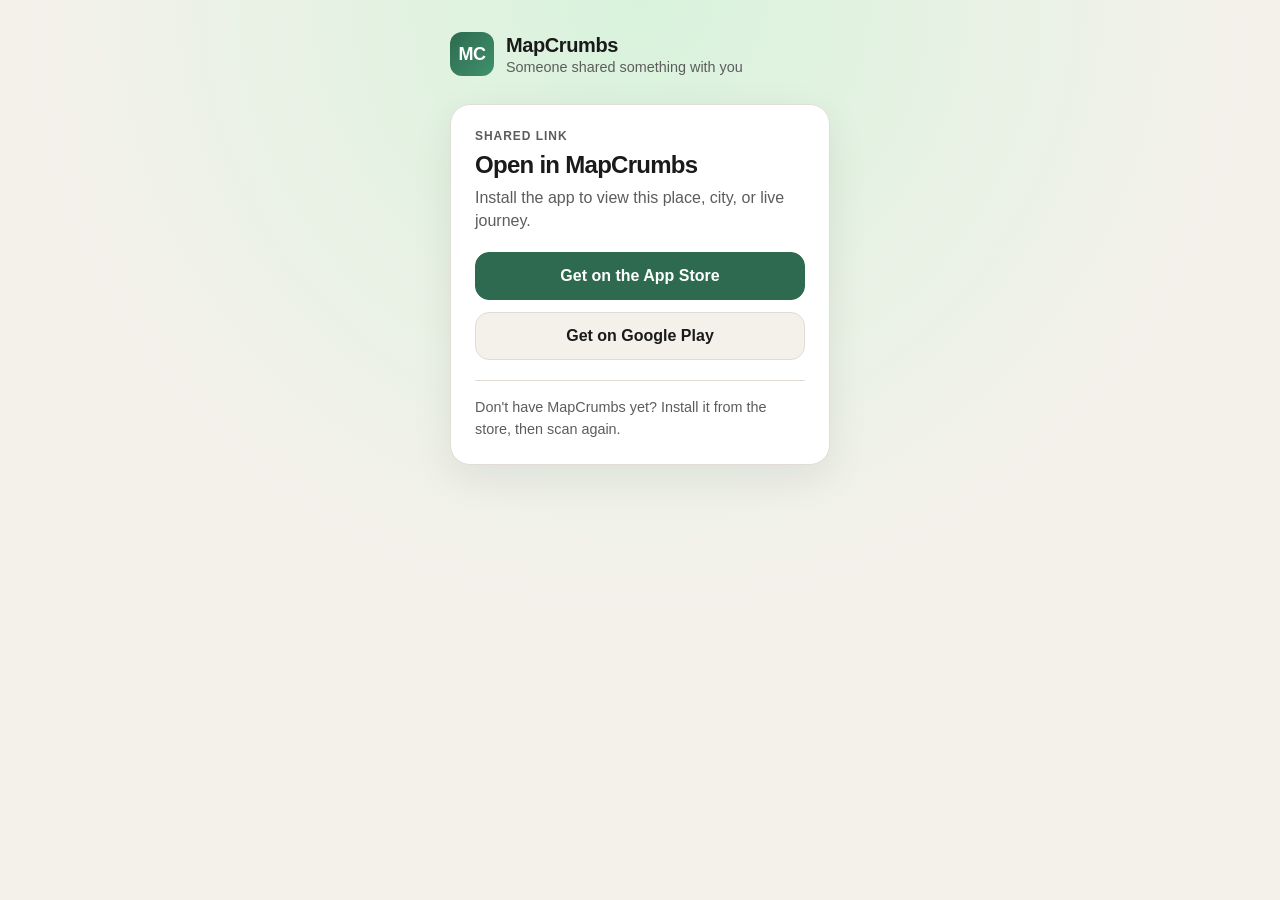
==== share/index.html @ 0fa4beb5 "Add share landing page and App Links well-known files. Host MapCrumbs QR share URLs at share.mapcrum" ====
<!DOCTYPE html>
<html lang="en">
  <head>
    <meta charset="utf-8" />
    <meta name="viewport" content="width=device-width, initial-scale=1" />
    <meta name="description" content="Open a MapCrumbs share link" />
    <title>MapCrumbs Share</title>
    <link rel="stylesheet" href="styles.css" />
  </head>
  <body>
    <main>
      <header class="brand">
        <div class="logo" aria-hidden="true">MC</div>
        <div>
          <h1>MapCrumbs</h1>
          <p>Someone shared something with you</p>
        </div>
      </header>

      <section class="card" aria-live="polite">
        <p id="preview-label" class="preview-label">Shared link</p>
        <h2 id="preview-title" class="preview-title">Open in MapCrumbs</h2>
        <p id="preview-subtitle" class="preview-subtitle">
          Install the app to view this place, city, or live journey.
        </p>

        <div class="actions">
          <a id="store-ios" class="store-btn primary" href="#">Get on the App Store</a>
          <a id="store-android" class="store-btn" href="#">Get on Google Play</a>
        </div>

        <p id="footnote" class="footnote"></p>
      </section>
    </main>

    <script src="app.js"></script>
  </body>
</html>
---- share/styles.css ----
:root {
  color-scheme: light dark;
  --bg: #f4f1eb;
  --card: #ffffff;
  --text: #1a1a1a;
  --muted: #5c5c5c;
  --accent: #2d6a4f;
  --accent-soft: #d8f3dc;
  --border: #e2ddd4;
  --shadow: 0 12px 40px rgba(26, 26, 26, 0.08);
  font-family: -apple-system, BlinkMacSystemFont, 'Segoe UI', Roboto, Helvetica,
    Arial, sans-serif;
}

@media (prefers-color-scheme: dark) {
  :root {
    --bg: #121412;
    --card: #1c211d;
    --text: #f2f2f2;
    --muted: #a8a8a8;
    --accent: #52b788;
    --accent-soft: #1b4332;
    --border: #2f3531;
    --shadow: 0 12px 40px rgba(0, 0, 0, 0.35);
  }
}

* {
  box-sizing: border-box;
}

body {
  margin: 0;
  min-height: 100vh;
  background: radial-gradient(circle at top, var(--accent-soft), var(--bg) 55%);
  color: var(--text);
}

main {
  max-width: 420px;
  margin: 0 auto;
  padding: 32px 20px 48px;
}

.brand {
  display: flex;
  align-items: center;
  gap: 12px;
  margin-bottom: 28px;
}

.logo {
  width: 44px;
  height: 44px;
  border-radius: 12px;
  background: linear-gradient(135deg, var(--accent), #40916c);
  display: grid;
  place-items: center;
  color: #fff;
  font-weight: 700;
  font-size: 18px;
  letter-spacing: -0.03em;
}

.brand h1 {
  margin: 0;
  font-size: 1.25rem;
  font-weight: 700;
  letter-spacing: -0.02em;
}

.brand p {
  margin: 2px 0 0;
  color: var(--muted);
  font-size: 0.9rem;
}

.card {
  background: var(--card);
  border: 1px solid var(--border);
  border-radius: 20px;
  padding: 24px;
  box-shadow: var(--shadow);
}

.preview-label {
  margin: 0 0 8px;
  font-size: 0.75rem;
  font-weight: 600;
  letter-spacing: 0.08em;
  text-transform: uppercase;
  color: var(--muted);
}

.preview-title {
  margin: 0 0 6px;
  font-size: 1.5rem;
  line-height: 1.2;
  letter-spacing: -0.03em;
}

.preview-subtitle {
  margin: 0 0 20px;
  color: var(--muted);
  font-size: 1rem;
  line-height: 1.45;
}

.preview-error {
  margin: 0;
  color: var(--muted);
  line-height: 1.5;
}

.actions {
  display: grid;
  gap: 12px;
}

.store-btn {
  display: flex;
  align-items: center;
  justify-content: center;
  gap: 8px;
  padding: 14px 18px;
  border-radius: 14px;
  border: 1px solid var(--border);
  background: var(--bg);
  color: var(--text);
  font-size: 1rem;
  font-weight: 600;
  text-decoration: none;
  transition: transform 0.15s ease, border-color 0.15s ease;
}

.store-btn:hover {
  transform: translateY(-1px);
  border-color: var(--accent);
}

.store-btn.primary {
  background: var(--accent);
  border-color: var(--accent);
  color: #fff;
}

.footnote {
  margin: 20px 0 0;
  padding-top: 16px;
  border-top: 1px solid var(--border);
  color: var(--muted);
  font-size: 0.9rem;
  line-height: 1.5;
}
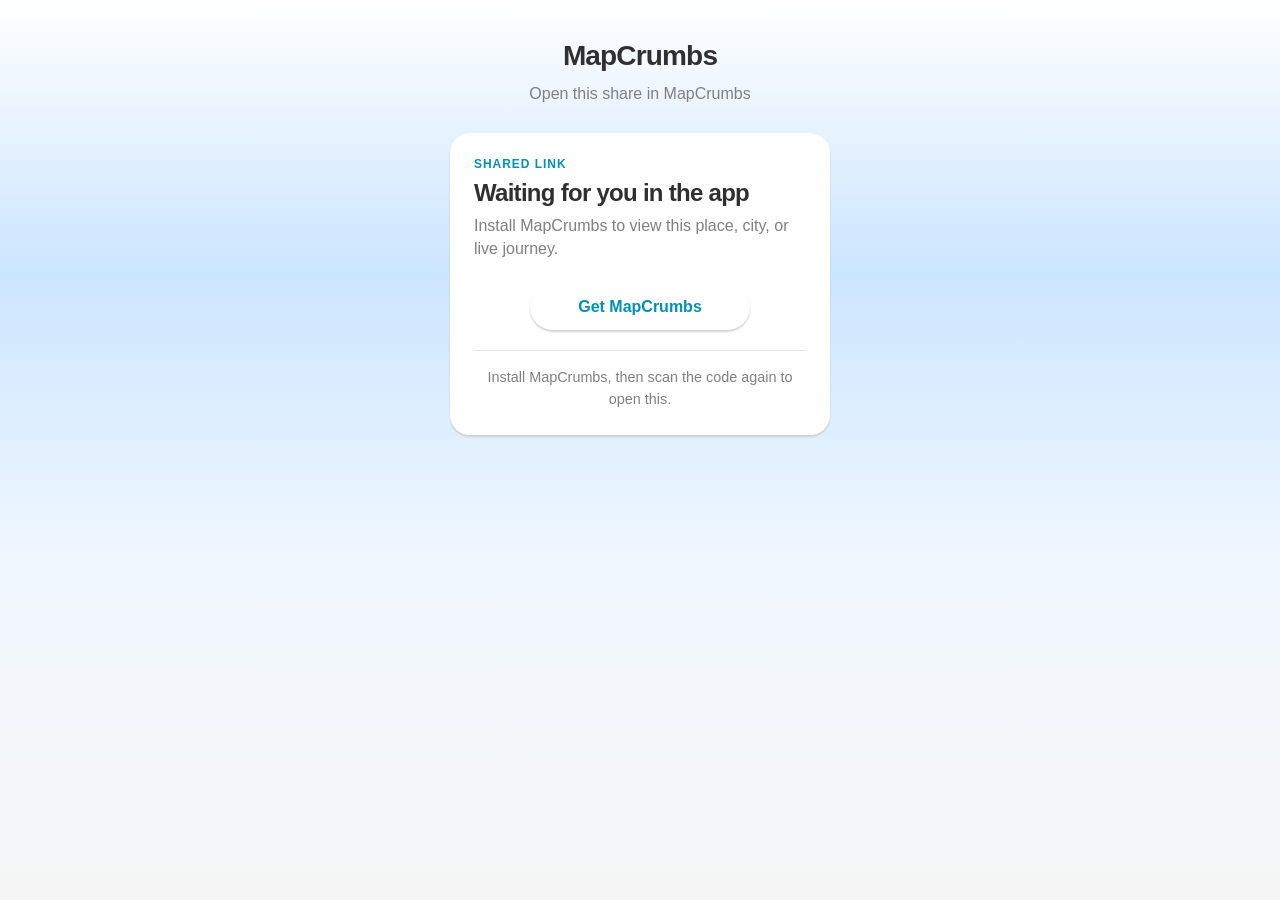
==== commit c5b313d9: "Polish share landing: teal theme, UTF-8, copy. Match app primary gradient and FAB button style; fix " ====
--- a/share/index.html
+++ b/share/index.html
@@ -10,23 +10,19 @@
   <body>
     <main>
       <header class="brand">
-        <div class="logo" aria-hidden="true">MC</div>
-        <div>
-          <h1>MapCrumbs</h1>
-          <p>Someone shared something with you</p>
-        </div>
+        <h1>MapCrumbs</h1>
+        <p id="brand-tagline">Open this share in MapCrumbs</p>
       </header>
 
       <section class="card" aria-live="polite">
         <p id="preview-label" class="preview-label">Shared link</p>
-        <h2 id="preview-title" class="preview-title">Open in MapCrumbs</h2>
+        <h2 id="preview-title" class="preview-title">Waiting for you in the app</h2>
         <p id="preview-subtitle" class="preview-subtitle">
-          Install the app to view this place, city, or live journey.
+          Install MapCrumbs to view this place, city, or live journey.
         </p>
 
         <div class="actions">
-          <a id="store-ios" class="store-btn primary" href="#">Get on the App Store</a>
-          <a id="store-android" class="store-btn" href="#">Get on Google Play</a>
+          <a id="store-ios" class="store-btn" href="#">Get MapCrumbs</a>
         </div>
 
         <p id="footnote" class="footnote"></p>
--- a/share/styles.css
+++ b/share/styles.css
@@ -1,28 +1,14 @@
 :root {
-  color-scheme: light dark;
-  --bg: #f4f1eb;
+  --primary: #0191b4;
+  --primary-light: #00b7d2;
+  --primary-lighter: #cce5ff;
+  --text: #303030;
+  --muted: #808080;
   --card: #ffffff;
-  --text: #1a1a1a;
-  --muted: #5c5c5c;
-  --accent: #2d6a4f;
-  --accent-soft: #d8f3dc;
-  --border: #e2ddd4;
-  --shadow: 0 12px 40px rgba(26, 26, 26, 0.08);
+  --surface: #f5f5f5;
+  --shadow: 0 2px 2px rgba(200, 200, 200, 0.8);
   font-family: -apple-system, BlinkMacSystemFont, 'Segoe UI', Roboto, Helvetica,
     Arial, sans-serif;
-}
-
-@media (prefers-color-scheme: dark) {
-  :root {
-    --bg: #121412;
-    --card: #1c211d;
-    --text: #f2f2f2;
-    --muted: #a8a8a8;
-    --accent: #52b788;
-    --accent-soft: #1b4332;
-    --border: #2f3531;
-    --shadow: 0 12px 40px rgba(0, 0, 0, 0.35);
-  }
 }
 
 * {
@@ -32,52 +18,45 @@
 body {
   margin: 0;
   min-height: 100vh;
-  background: radial-gradient(circle at top, var(--accent-soft), var(--bg) 55%);
   color: var(--text);
+  background: linear-gradient(
+    180deg,
+    #ffffff 0%,
+    var(--primary-lighter) 30%,
+    rgba(204, 229, 255, 0.25) 65%,
+    var(--surface) 100%
+  );
 }
 
 main {
   max-width: 420px;
   margin: 0 auto;
-  padding: 32px 20px 48px;
+  padding: 40px 20px 56px;
 }
 
 .brand {
-  display: flex;
-  align-items: center;
-  gap: 12px;
+  text-align: center;
   margin-bottom: 28px;
-}
-
-.logo {
-  width: 44px;
-  height: 44px;
-  border-radius: 12px;
-  background: linear-gradient(135deg, var(--accent), #40916c);
-  display: grid;
-  place-items: center;
-  color: #fff;
-  font-weight: 700;
-  font-size: 18px;
-  letter-spacing: -0.03em;
 }
 
 .brand h1 {
   margin: 0;
-  font-size: 1.25rem;
+  font-size: 1.75rem;
   font-weight: 700;
-  letter-spacing: -0.02em;
+  letter-spacing: -0.03em;
+  color: var(--text);
 }
 
 .brand p {
-  margin: 2px 0 0;
+  margin: 10px auto 0;
+  max-width: 300px;
   color: var(--muted);
-  font-size: 0.9rem;
+  font-size: 1rem;
+  line-height: 1.45;
 }
 
 .card {
   background: var(--card);
-  border: 1px solid var(--border);
   border-radius: 20px;
   padding: 24px;
   box-shadow: var(--shadow);
@@ -89,7 +68,7 @@
   font-weight: 600;
   letter-spacing: 0.08em;
   text-transform: uppercase;
-  color: var(--muted);
+  color: var(--primary);
 }
 
 .preview-title {
@@ -97,58 +76,50 @@
   font-size: 1.5rem;
   line-height: 1.2;
   letter-spacing: -0.03em;
+  color: var(--text);
 }
 
 .preview-subtitle {
-  margin: 0 0 20px;
+  margin: 0 0 24px;
   color: var(--muted);
   font-size: 1rem;
   line-height: 1.45;
 }
 
-.preview-error {
-  margin: 0;
-  color: var(--muted);
-  line-height: 1.5;
-}
-
 .actions {
-  display: grid;
-  gap: 12px;
+  display: flex;
+  justify-content: center;
 }
 
 .store-btn {
-  display: flex;
+  display: inline-flex;
   align-items: center;
   justify-content: center;
   gap: 8px;
-  padding: 14px 18px;
-  border-radius: 14px;
-  border: 1px solid var(--border);
-  background: var(--bg);
-  color: var(--text);
+  min-width: 220px;
+  padding: 14px 28px;
+  border-radius: 50px;
+  border: none;
+  background: var(--card);
+  color: var(--primary);
   font-size: 1rem;
-  font-weight: 600;
+  font-weight: 700;
   text-decoration: none;
-  transition: transform 0.15s ease, border-color 0.15s ease;
+  box-shadow: var(--shadow);
+  transition: transform 0.15s ease, color 0.15s ease;
 }
 
 .store-btn:hover {
   transform: translateY(-1px);
-  border-color: var(--accent);
-}
-
-.store-btn.primary {
-  background: var(--accent);
-  border-color: var(--accent);
-  color: #fff;
+  color: var(--primary-light);
 }
 
 .footnote {
   margin: 20px 0 0;
   padding-top: 16px;
-  border-top: 1px solid var(--border);
+  border-top: 1px solid rgba(128, 128, 128, 0.2);
   color: var(--muted);
   font-size: 0.9rem;
   line-height: 1.5;
+  text-align: center;
 }
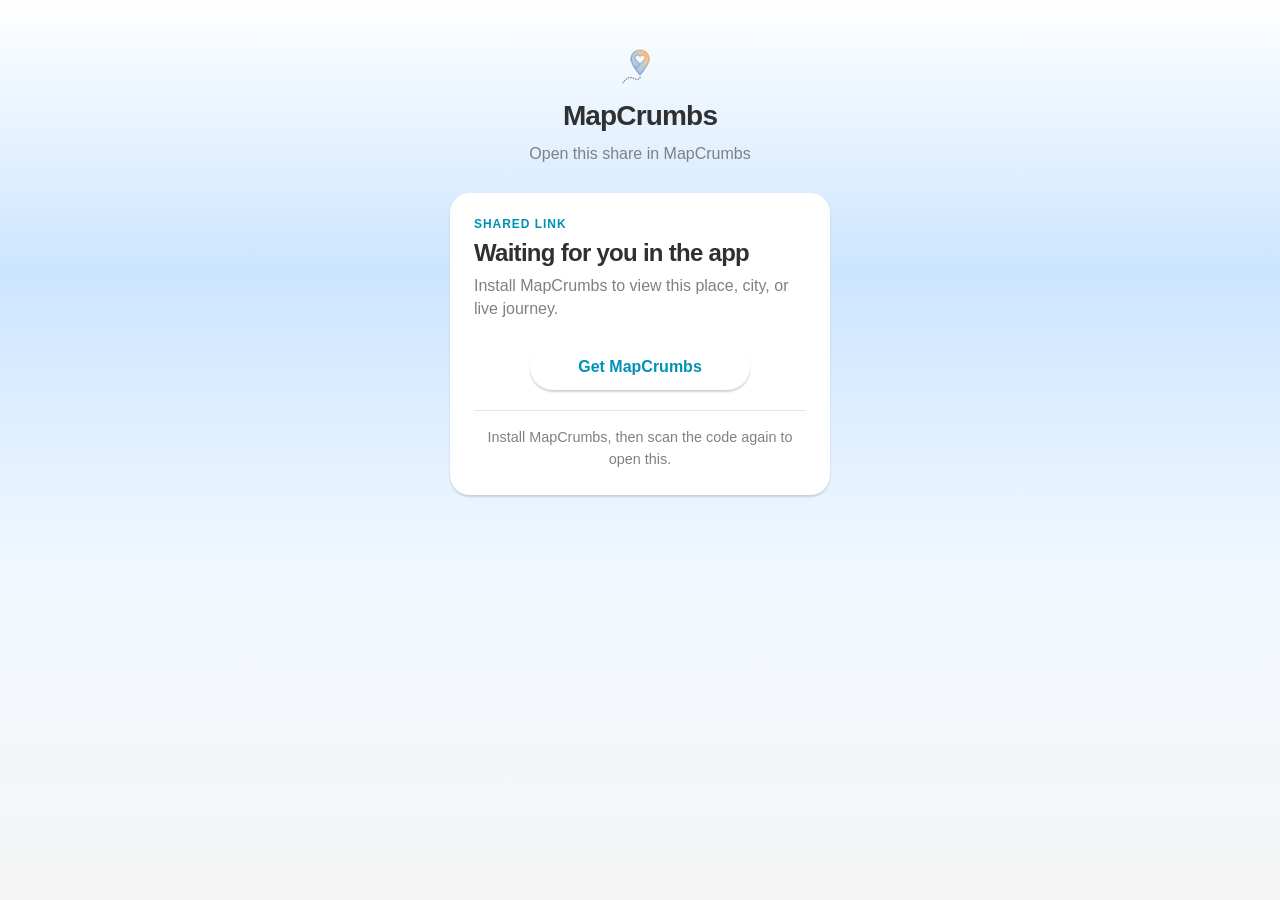
==== commit c8a8aaf3: "Use MapCrumbs app logo on share landing header. Co-authored-by: Cursor <cursoragent@cursor.com>" ====
--- a/share/index.html
+++ b/share/index.html
@@ -10,6 +10,13 @@
   <body>
     <main>
       <header class="brand">
+        <img
+          class="brand-logo"
+          src="assets/app-logo.png"
+          width="48"
+          height="56"
+          alt=""
+        />
         <h1>MapCrumbs</h1>
         <p id="brand-tagline">Open this share in MapCrumbs</p>
       </header>
--- a/share/styles.css
+++ b/share/styles.css
@@ -37,6 +37,13 @@
 .brand {
   text-align: center;
   margin-bottom: 28px;
+}
+
+.brand-logo {
+  display: block;
+  width: 48px;
+  height: auto;
+  margin: 0 auto 12px;
 }
 
 .brand h1 {
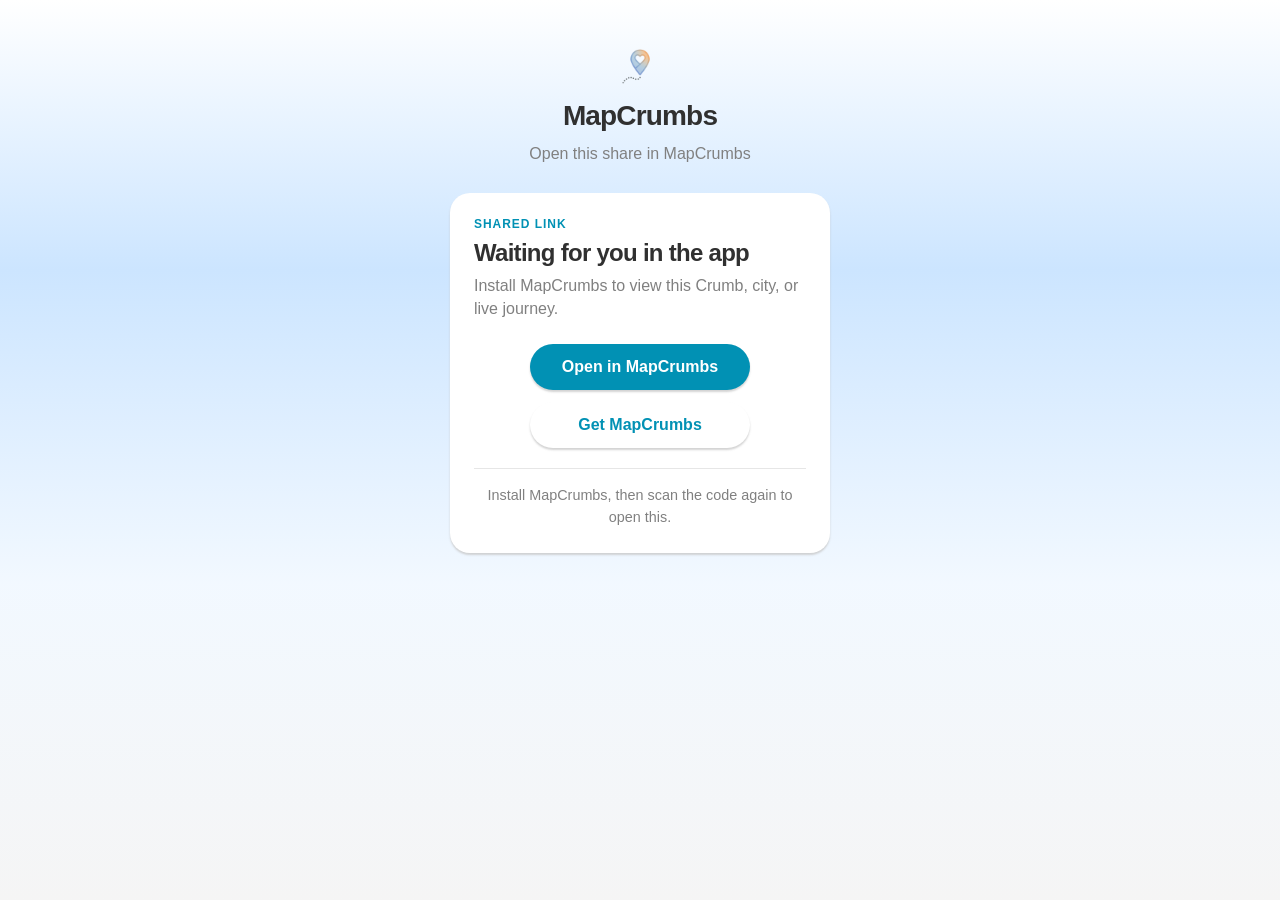
==== commit 0d69c176: "Update share landing" ====
--- a/share/index.html
+++ b/share/index.html
@@ -29,6 +29,9 @@
         </p>
 
         <div class="actions">
+          <a id="open-app" class="store-btn store-btn-primary" href="#">
+            Open in MapCrumbs
+          </a>
           <a id="store-ios" class="store-btn" href="#">Get MapCrumbs</a>
         </div>
 
--- a/share/styles.css
+++ b/share/styles.css
@@ -95,7 +95,9 @@
 
 .actions {
   display: flex;
-  justify-content: center;
+  flex-direction: column;
+  align-items: center;
+  gap: 12px;
 }
 
 .store-btn {
@@ -113,12 +115,22 @@
   font-weight: 700;
   text-decoration: none;
   box-shadow: var(--shadow);
-  transition: transform 0.15s ease, color 0.15s ease;
+  transition: transform 0.15s ease, color 0.15s ease, background 0.15s ease;
+}
+
+.store-btn-primary {
+  background: var(--primary);
+  color: #ffffff;
 }
 
 .store-btn:hover {
   transform: translateY(-1px);
   color: var(--primary-light);
+}
+
+.store-btn-primary:hover {
+  background: var(--primary-light);
+  color: #ffffff;
 }
 
 .footnote {
